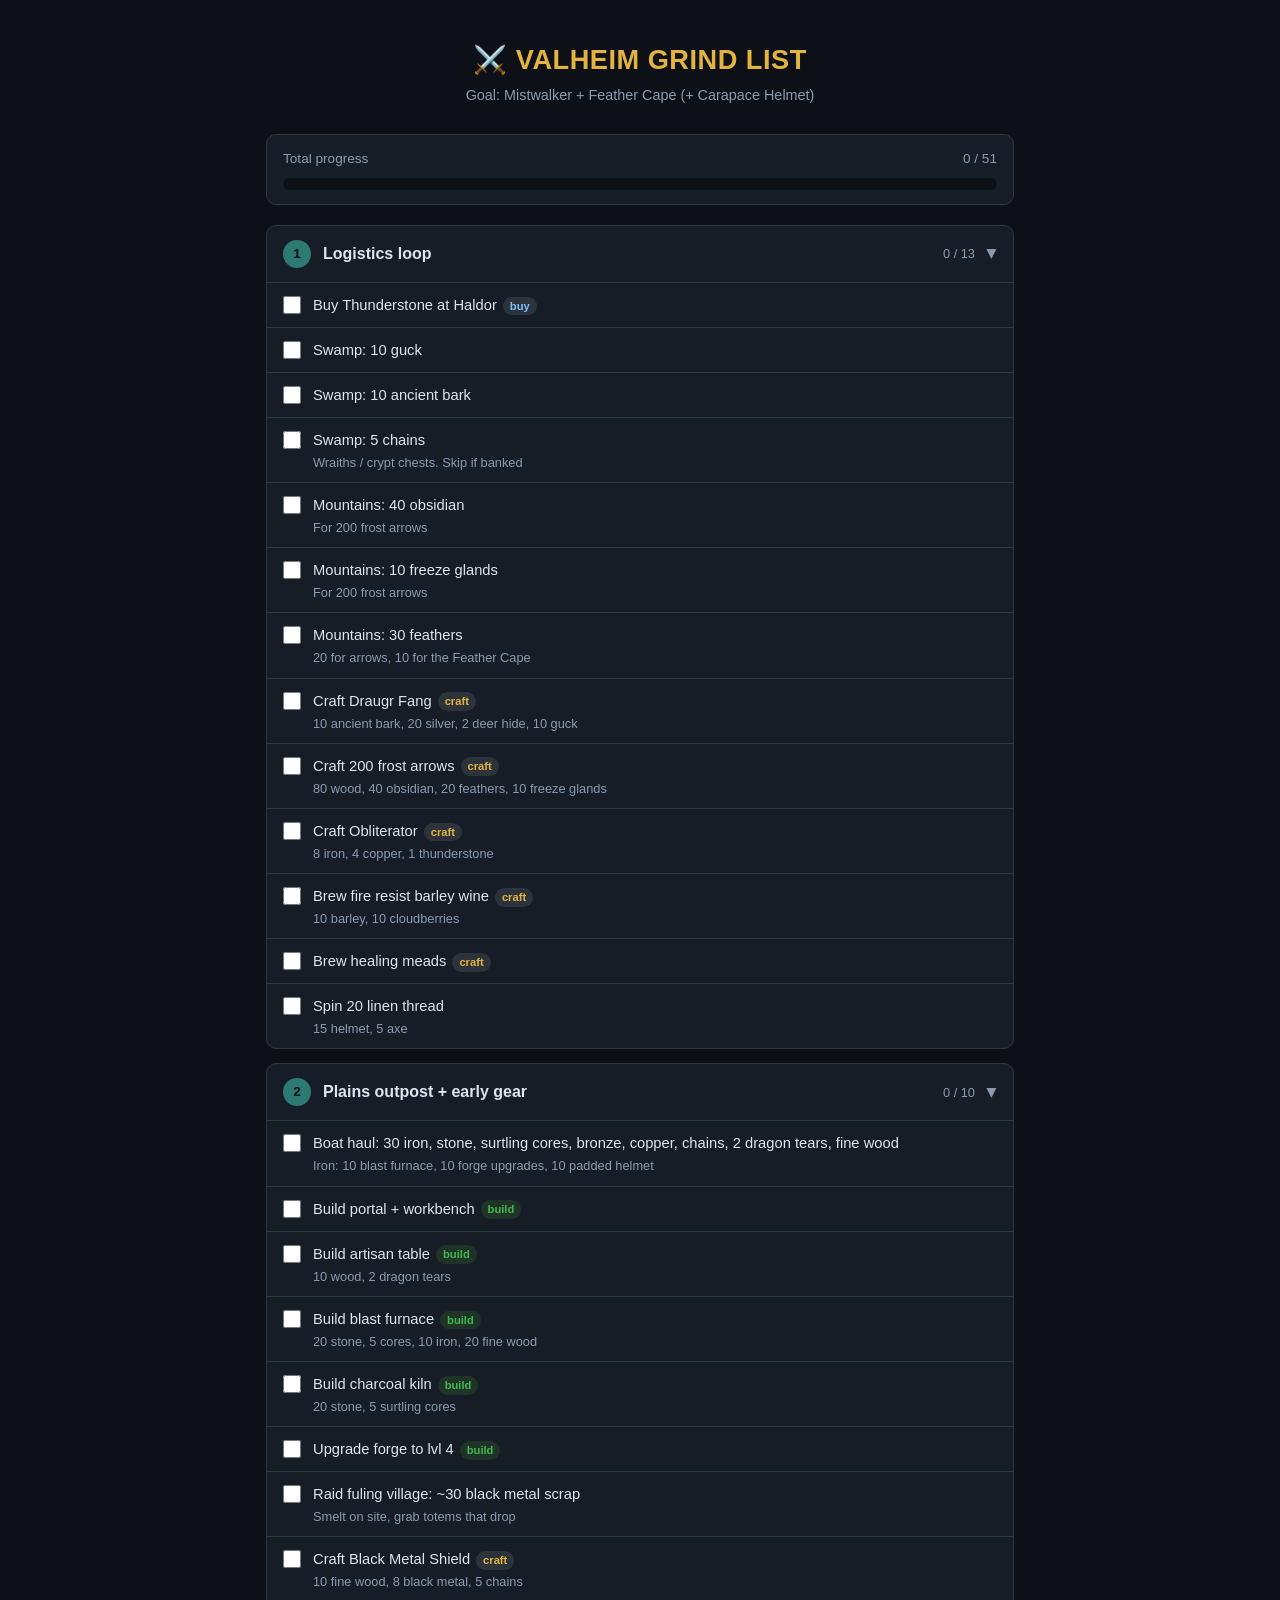
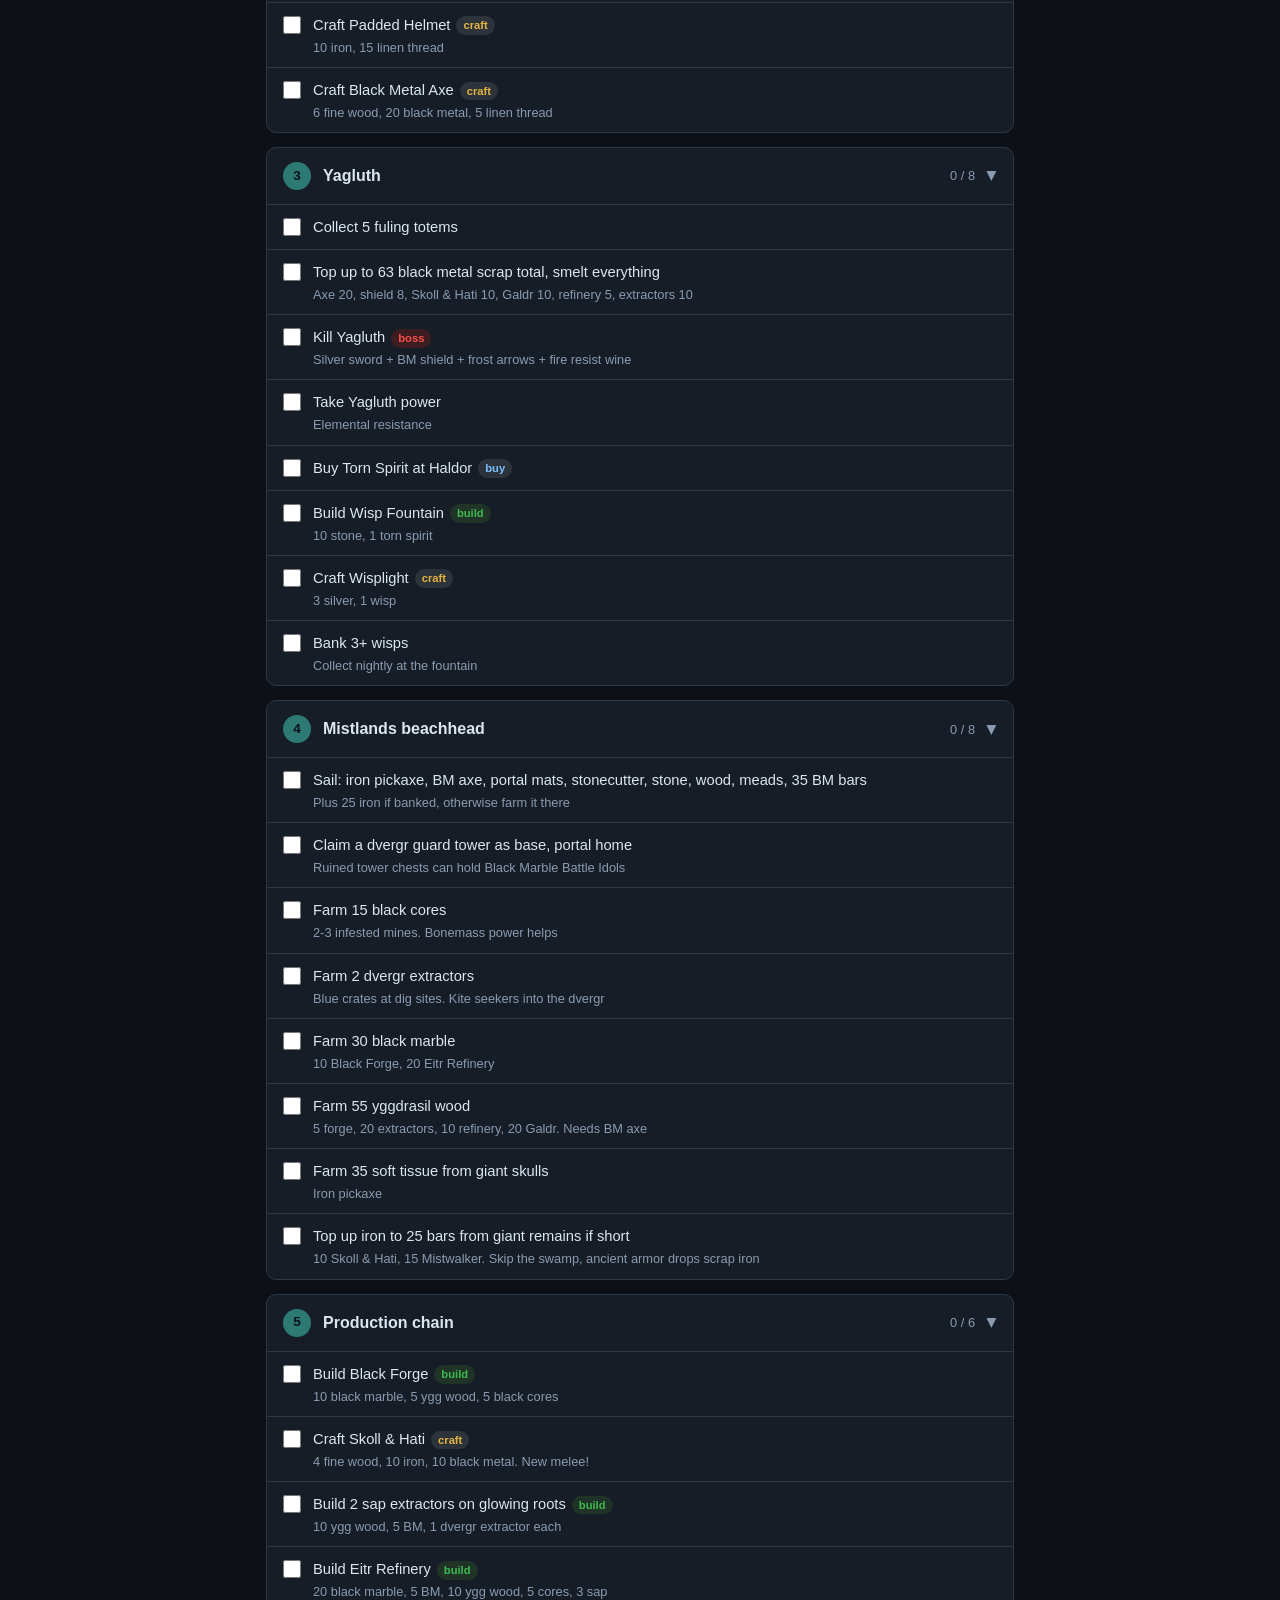
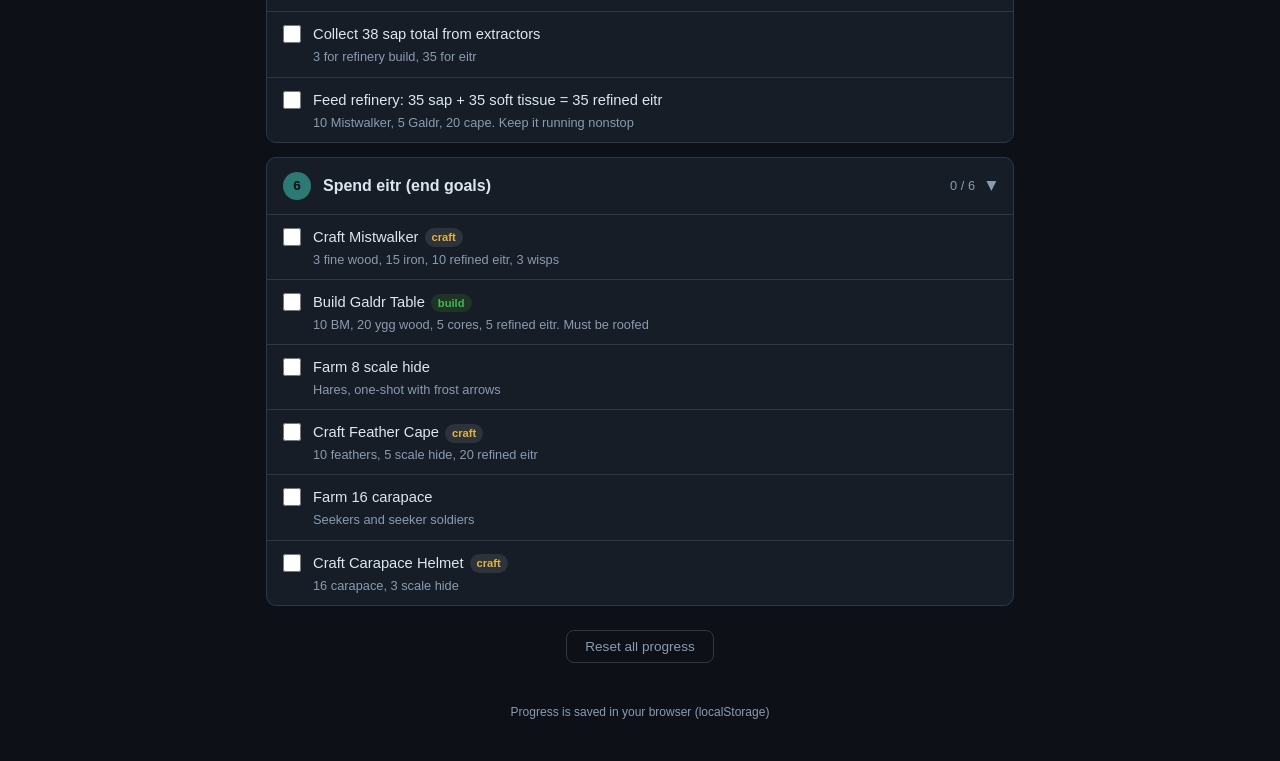
==== index.html @ 39290cd1 "Add Valheim grind tracker: Mistwalker + Feather Cape checklist Static single-page checklist site wit" ====
<!DOCTYPE html>
<html lang="en">
<head>
<meta charset="UTF-8">
<meta name="viewport" content="width=device-width, initial-scale=1.0">
<title>Valheim Grind List</title>
<meta name="description" content="Mistwalker + Feather Cape grind tracker">
<link rel="icon" href="data:image/svg+xml,<svg xmlns='http://www.w3.org/2000/svg' viewBox='0 0 100 100'><text y='.9em' font-size='90'>&#x2694;&#xFE0F;</text></svg>">
<style>
  :root {
    --bg: #0d1117;
    --bg-card: #161d27;
    --bg-item: #1c2531;
    --border: #2b3947;
    --text: #dce6f0;
    --text-dim: #8a9bb0;
    --accent: #4fd1c5;
    --accent-dim: #2c7a73;
    --gold: #e3b341;
    --done: #3fb950;
    --danger: #f85149;
  }
  * { margin: 0; padding: 0; box-sizing: border-box; }
  body {
    background: var(--bg);
    color: var(--text);
    font-family: -apple-system, BlinkMacSystemFont, "Segoe UI", Roboto, sans-serif;
    line-height: 1.5;
    padding: 16px;
    max-width: 780px;
    margin: 0 auto;
  }
  header { text-align: center; padding: 24px 0 8px; }
  h1 {
    font-size: 1.7rem;
    letter-spacing: 0.5px;
    color: var(--gold);
    text-transform: uppercase;
  }
  .subtitle { color: var(--text-dim); font-size: 0.9rem; margin-top: 4px; }

  .total-bar {
    margin: 20px 0;
    background: var(--bg-card);
    border: 1px solid var(--border);
    border-radius: 10px;
    padding: 14px 16px;
  }
  .total-bar .label {
    display: flex;
    justify-content: space-between;
    font-size: 0.85rem;
    color: var(--text-dim);
    margin-bottom: 8px;
  }
  .progress-track {
    background: var(--bg);
    border-radius: 6px;
    height: 12px;
    overflow: hidden;
  }
  .progress-fill {
    height: 100%;
    background: linear-gradient(90deg, var(--accent-dim), var(--accent));
    border-radius: 6px;
    width: 0%;
    transition: width 0.3s ease;
  }

  .step {
    background: var(--bg-card);
    border: 1px solid var(--border);
    border-radius: 10px;
    margin-bottom: 14px;
    overflow: hidden;
  }
  .step.done { border-color: var(--done); }
  .step-header {
    display: flex;
    align-items: center;
    gap: 12px;
    padding: 14px 16px;
    cursor: pointer;
    user-select: none;
  }
  .step-header:hover { background: var(--bg-item); }
  .step-num {
    background: var(--accent-dim);
    color: var(--bg);
    font-weight: 700;
    min-width: 28px;
    height: 28px;
    border-radius: 50%;
    display: flex;
    align-items: center;
    justify-content: center;
    font-size: 0.85rem;
    flex-shrink: 0;
  }
  .step.done .step-num { background: var(--done); }
  .step-title { font-weight: 600; flex: 1; }
  .step-count { color: var(--text-dim); font-size: 0.8rem; white-space: nowrap; }
  .chevron { color: var(--text-dim); transition: transform 0.2s; font-size: 0.8rem; }
  .step.open .chevron { transform: rotate(90deg); }
  .step-body { display: none; border-top: 1px solid var(--border); }
  .step.open .step-body { display: block; }

  .item {
    display: flex;
    align-items: flex-start;
    gap: 12px;
    padding: 10px 16px;
    border-bottom: 1px solid var(--border);
    cursor: pointer;
  }
  .item:last-child { border-bottom: none; }
  .item:hover { background: var(--bg-item); }
  .item input[type="checkbox"] {
    accent-color: var(--accent);
    width: 18px;
    height: 18px;
    margin-top: 3px;
    flex-shrink: 0;
    cursor: pointer;
  }
  .item.checked .item-text { text-decoration: line-through; color: var(--text-dim); }
  .item-text { font-size: 0.92rem; }
  .item-note { display: block; color: var(--text-dim); font-size: 0.8rem; margin-top: 1px; }
  .item.checked .item-note { text-decoration: line-through; }

  .tag {
    display: inline-block;
    font-size: 0.7rem;
    padding: 1px 7px;
    border-radius: 10px;
    margin-left: 6px;
    vertical-align: middle;
    font-weight: 600;
  }
  .tag.craft { background: #2d333b; color: var(--gold); }
  .tag.buy { background: #2d333b; color: #79c0ff; }
  .tag.boss { background: #3d1d1f; color: var(--danger); }
  .tag.build { background: #1f3327; color: var(--done); }

  .reset-row { text-align: center; margin: 24px 0 40px; }
  button.reset {
    background: none;
    border: 1px solid var(--border);
    color: var(--text-dim);
    padding: 8px 18px;
    border-radius: 8px;
    cursor: pointer;
    font-size: 0.85rem;
  }
  button.reset:hover { border-color: var(--danger); color: var(--danger); }

  footer { text-align: center; color: var(--text-dim); font-size: 0.75rem; padding-bottom: 24px; }
</style>
</head>
<body>
<header>
  <h1>&#x2694;&#xFE0F; Valheim Grind List</h1>
  <div class="subtitle">Goal: Mistwalker + Feather Cape (+ Carapace Helmet)</div>
</header>

<div class="total-bar">
  <div class="label"><span>Total progress</span><span id="totalCount">0 / 0</span></div>
  <div class="progress-track"><div class="progress-fill" id="totalFill"></div></div>
</div>

<div id="steps"></div>

<div class="reset-row">
  <button class="reset" id="resetBtn">Reset all progress</button>
</div>

<footer>Progress is saved in your browser (localStorage)</footer>

<script>
const DATA = [
  {
    title: "Logistics loop",
    items: [
      { t: "Buy Thunderstone at Haldor", tag: "buy" },
      { t: "Swamp: 10 guck" },
      { t: "Swamp: 10 ancient bark" },
      { t: "Swamp: 5 chains", n: "Wraiths / crypt chests. Skip if banked" },
      { t: "Mountains: 40 obsidian", n: "For 200 frost arrows" },
      { t: "Mountains: 10 freeze glands", n: "For 200 frost arrows" },
      { t: "Mountains: 30 feathers", n: "20 for arrows, 10 for the Feather Cape" },
      { t: "Craft Draugr Fang", n: "10 ancient bark, 20 silver, 2 deer hide, 10 guck", tag: "craft" },
      { t: "Craft 200 frost arrows", n: "80 wood, 40 obsidian, 20 feathers, 10 freeze glands", tag: "craft" },
      { t: "Craft Obliterator", n: "8 iron, 4 copper, 1 thunderstone", tag: "craft" },
      { t: "Brew fire resist barley wine", n: "10 barley, 10 cloudberries", tag: "craft" },
      { t: "Brew healing meads", tag: "craft" },
      { t: "Spin 20 linen thread", n: "15 helmet, 5 axe" }
    ]
  },
  {
    title: "Plains outpost + early gear",
    items: [
      { t: "Boat haul: 30 iron, stone, surtling cores, bronze, copper, chains, 2 dragon tears, fine wood", n: "Iron: 10 blast furnace, 10 forge upgrades, 10 padded helmet" },
      { t: "Build portal + workbench", tag: "build" },
      { t: "Build artisan table", n: "10 wood, 2 dragon tears", tag: "build" },
      { t: "Build blast furnace", n: "20 stone, 5 cores, 10 iron, 20 fine wood", tag: "build" },
      { t: "Build charcoal kiln", n: "20 stone, 5 surtling cores", tag: "build" },
      { t: "Upgrade forge to lvl 4", tag: "build" },
      { t: "Raid fuling village: ~30 black metal scrap", n: "Smelt on site, grab totems that drop" },
      { t: "Craft Black Metal Shield", n: "10 fine wood, 8 black metal, 5 chains", tag: "craft" },
      { t: "Craft Padded Helmet", n: "10 iron, 15 linen thread", tag: "craft" },
      { t: "Craft Black Metal Axe", n: "6 fine wood, 20 black metal, 5 linen thread", tag: "craft" }
    ]
  },
  {
    title: "Yagluth",
    items: [
      { t: "Collect 5 fuling totems" },
      { t: "Top up to 63 black metal scrap total, smelt everything", n: "Axe 20, shield 8, Skoll & Hati 10, Galdr 10, refinery 5, extractors 10" },
      { t: "Kill Yagluth", n: "Silver sword + BM shield + frost arrows + fire resist wine", tag: "boss" },
      { t: "Take Yagluth power", n: "Elemental resistance" },
      { t: "Buy Torn Spirit at Haldor", tag: "buy" },
      { t: "Build Wisp Fountain", n: "10 stone, 1 torn spirit", tag: "build" },
      { t: "Craft Wisplight", n: "3 silver, 1 wisp", tag: "craft" },
      { t: "Bank 3+ wisps", n: "Collect nightly at the fountain" }
    ]
  },
  {
    title: "Mistlands beachhead",
    items: [
      { t: "Sail: iron pickaxe, BM axe, portal mats, stonecutter, stone, wood, meads, 35 BM bars", n: "Plus 25 iron if banked, otherwise farm it there" },
      { t: "Claim a dvergr guard tower as base, portal home", n: "Ruined tower chests can hold Black Marble Battle Idols" },
      { t: "Farm 15 black cores", n: "2-3 infested mines. Bonemass power helps" },
      { t: "Farm 2 dvergr extractors", n: "Blue crates at dig sites. Kite seekers into the dvergr" },
      { t: "Farm 30 black marble", n: "10 Black Forge, 20 Eitr Refinery" },
      { t: "Farm 55 yggdrasil wood", n: "5 forge, 20 extractors, 10 refinery, 20 Galdr. Needs BM axe" },
      { t: "Farm 35 soft tissue from giant skulls", n: "Iron pickaxe" },
      { t: "Top up iron to 25 bars from giant remains if short", n: "10 Skoll & Hati, 15 Mistwalker. Skip the swamp, ancient armor drops scrap iron" }
    ]
  },
  {
    title: "Production chain",
    items: [
      { t: "Build Black Forge", n: "10 black marble, 5 ygg wood, 5 black cores", tag: "build" },
      { t: "Craft Skoll & Hati", n: "4 fine wood, 10 iron, 10 black metal. New melee!", tag: "craft" },
      { t: "Build 2 sap extractors on glowing roots", n: "10 ygg wood, 5 BM, 1 dvergr extractor each", tag: "build" },
      { t: "Build Eitr Refinery", n: "20 black marble, 5 BM, 10 ygg wood, 5 cores, 3 sap", tag: "build" },
      { t: "Collect 38 sap total from extractors", n: "3 for refinery build, 35 for eitr" },
      { t: "Feed refinery: 35 sap + 35 soft tissue = 35 refined eitr", n: "10 Mistwalker, 5 Galdr, 20 cape. Keep it running nonstop" }
    ]
  },
  {
    title: "Spend eitr (end goals)",
    items: [
      { t: "Craft Mistwalker", n: "3 fine wood, 15 iron, 10 refined eitr, 3 wisps", tag: "craft" },
      { t: "Build Galdr Table", n: "10 BM, 20 ygg wood, 5 cores, 5 refined eitr. Must be roofed", tag: "build" },
      { t: "Farm 8 scale hide", n: "Hares, one-shot with frost arrows" },
      { t: "Craft Feather Cape", n: "10 feathers, 5 scale hide, 20 refined eitr", tag: "craft" },
      { t: "Farm 16 carapace", n: "Seekers and seeker soldiers" },
      { t: "Craft Carapace Helmet", n: "16 carapace, 3 scale hide", tag: "craft" }
    ]
  }
];

const KEY = "valheim-grind-v1";
let state = {};
try { state = JSON.parse(localStorage.getItem(KEY)) || {}; } catch (e) { state = {}; }

function save() {
  try { localStorage.setItem(KEY, JSON.stringify(state)); } catch (e) {}
}

const stepsEl = document.getElementById("steps");

function render() {
  stepsEl.innerHTML = "";
  let total = 0, totalDone = 0;

  DATA.forEach((step, si) => {
    const doneCount = step.items.filter((_, ii) => state[si + "-" + ii]).length;
    total += step.items.length;
    totalDone += doneCount;
    const allDone = doneCount === step.items.length;

    const stepDiv = document.createElement("div");
    stepDiv.className = "step" + (allDone ? " done" : "");
    if (state["open-" + si] !== false && !allDone) stepDiv.classList.add("open");
    if (state["open-" + si] === true) stepDiv.classList.add("open");

    const header = document.createElement("div");
    header.className = "step-header";
    header.innerHTML =
      '<div class="step-num">' + (allDone ? "&#10003;" : (si + 1)) + "</div>" +
      '<div class="step-title">' + step.title + "</div>" +
      '<div class="step-count">' + doneCount + " / " + step.items.length + "</div>" +
      '<div class="chevron">&#9654;</div>';
    header.onclick = () => {
      const isOpen = stepDiv.classList.contains("open");
      state["open-" + si] = !isOpen;
      save();
      render();
    };
    stepDiv.appendChild(header);

    const body = document.createElement("div");
    body.className = "step-body";

    step.items.forEach((item, ii) => {
      const key = si + "-" + ii;
      const checked = !!state[key];
      const row = document.createElement("label");
      row.className = "item" + (checked ? " checked" : "");

      const cb = document.createElement("input");
      cb.type = "checkbox";
      cb.checked = checked;
      cb.onchange = () => {
        state[key] = cb.checked;
        save();
        render();
      };
      row.appendChild(cb);

      const txt = document.createElement("div");
      let html = '<span class="item-text">' + item.t;
      if (item.tag) html += '<span class="tag ' + item.tag + '">' + item.tag + "</span>";
      html += "</span>";
      if (item.n) html += '<span class="item-note">' + item.n + "</span>";
      txt.innerHTML = html;
      row.appendChild(txt);

      body.appendChild(row);
    });

    stepDiv.appendChild(body);
    stepsEl.appendChild(stepDiv);
  });

  document.getElementById("totalCount").textContent = totalDone + " / " + total;
  document.getElementById("totalFill").style.width = (total ? (totalDone / total) * 100 : 0) + "%";
}

document.getElementById("resetBtn").onclick = () => {
  if (confirm("Reset all progress?")) {
    state = {};
    save();
    render();
  }
};

render();
</script>
</body>
</html>
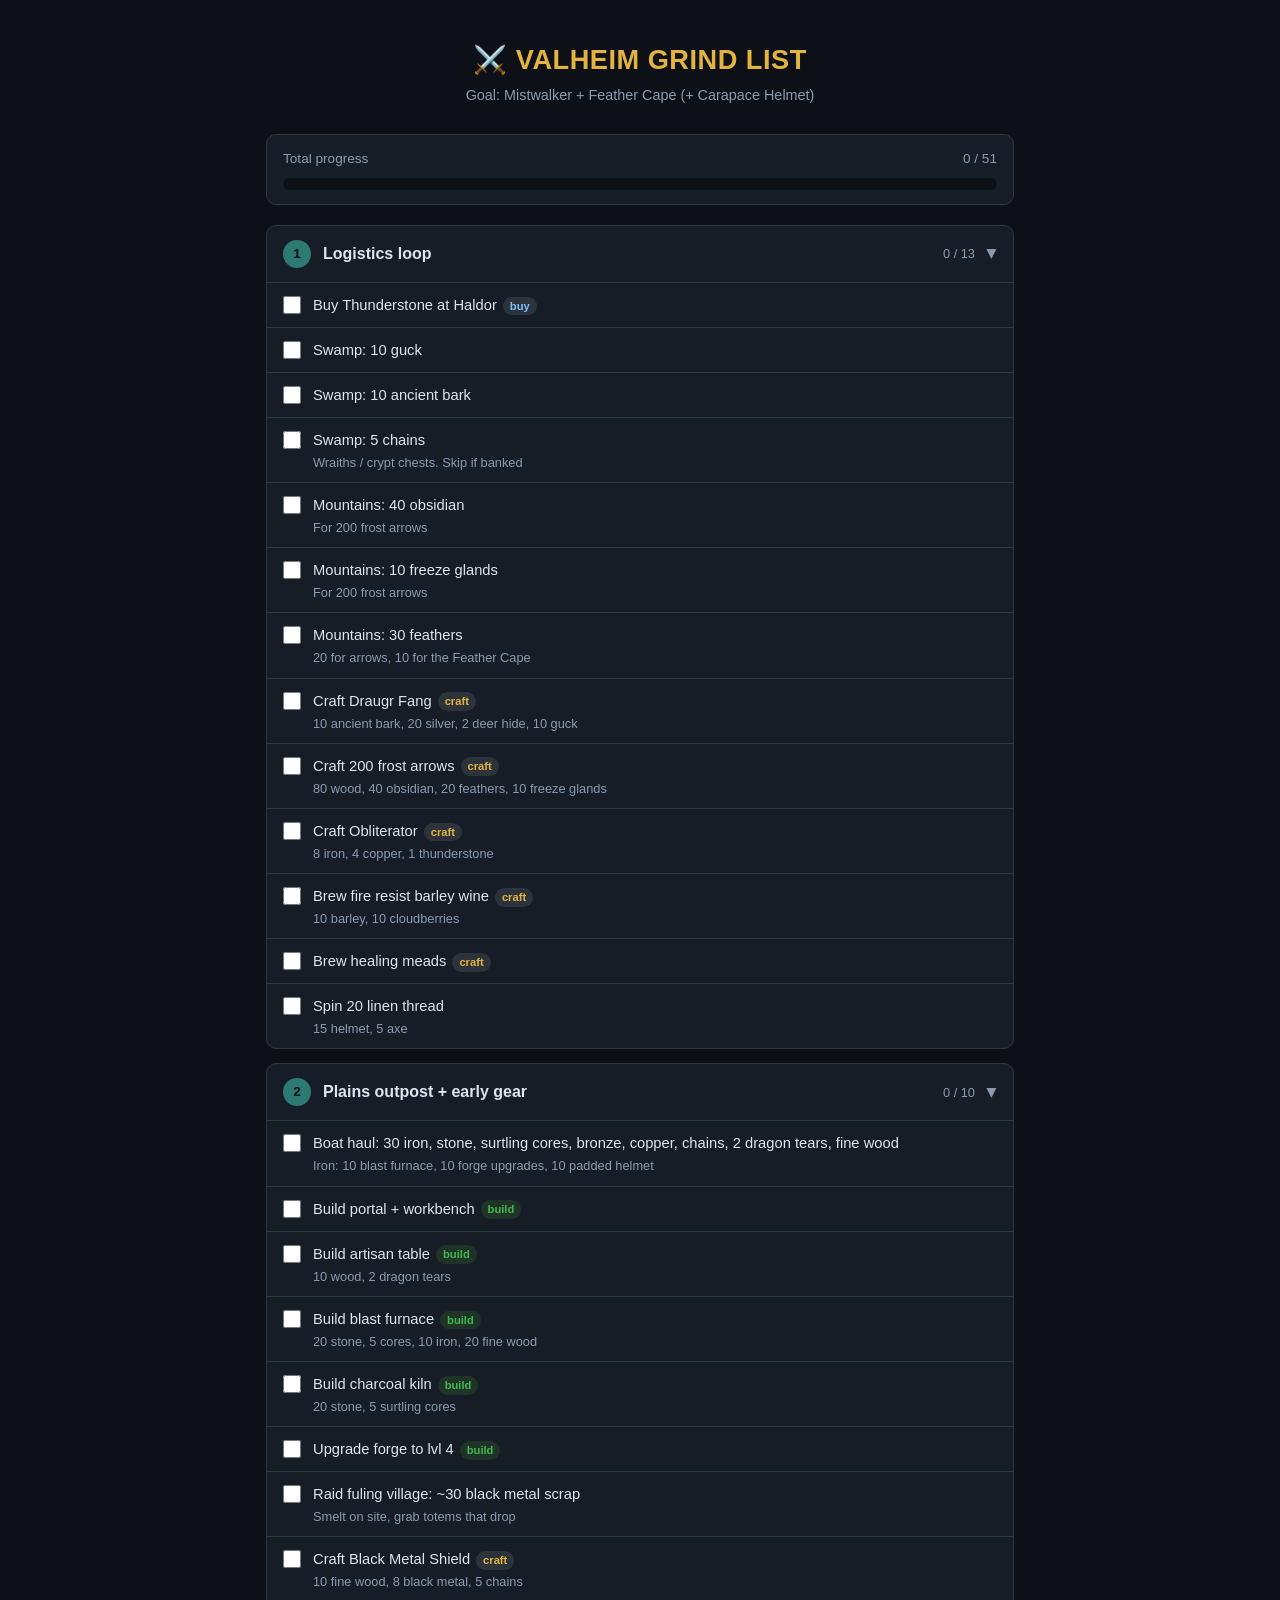
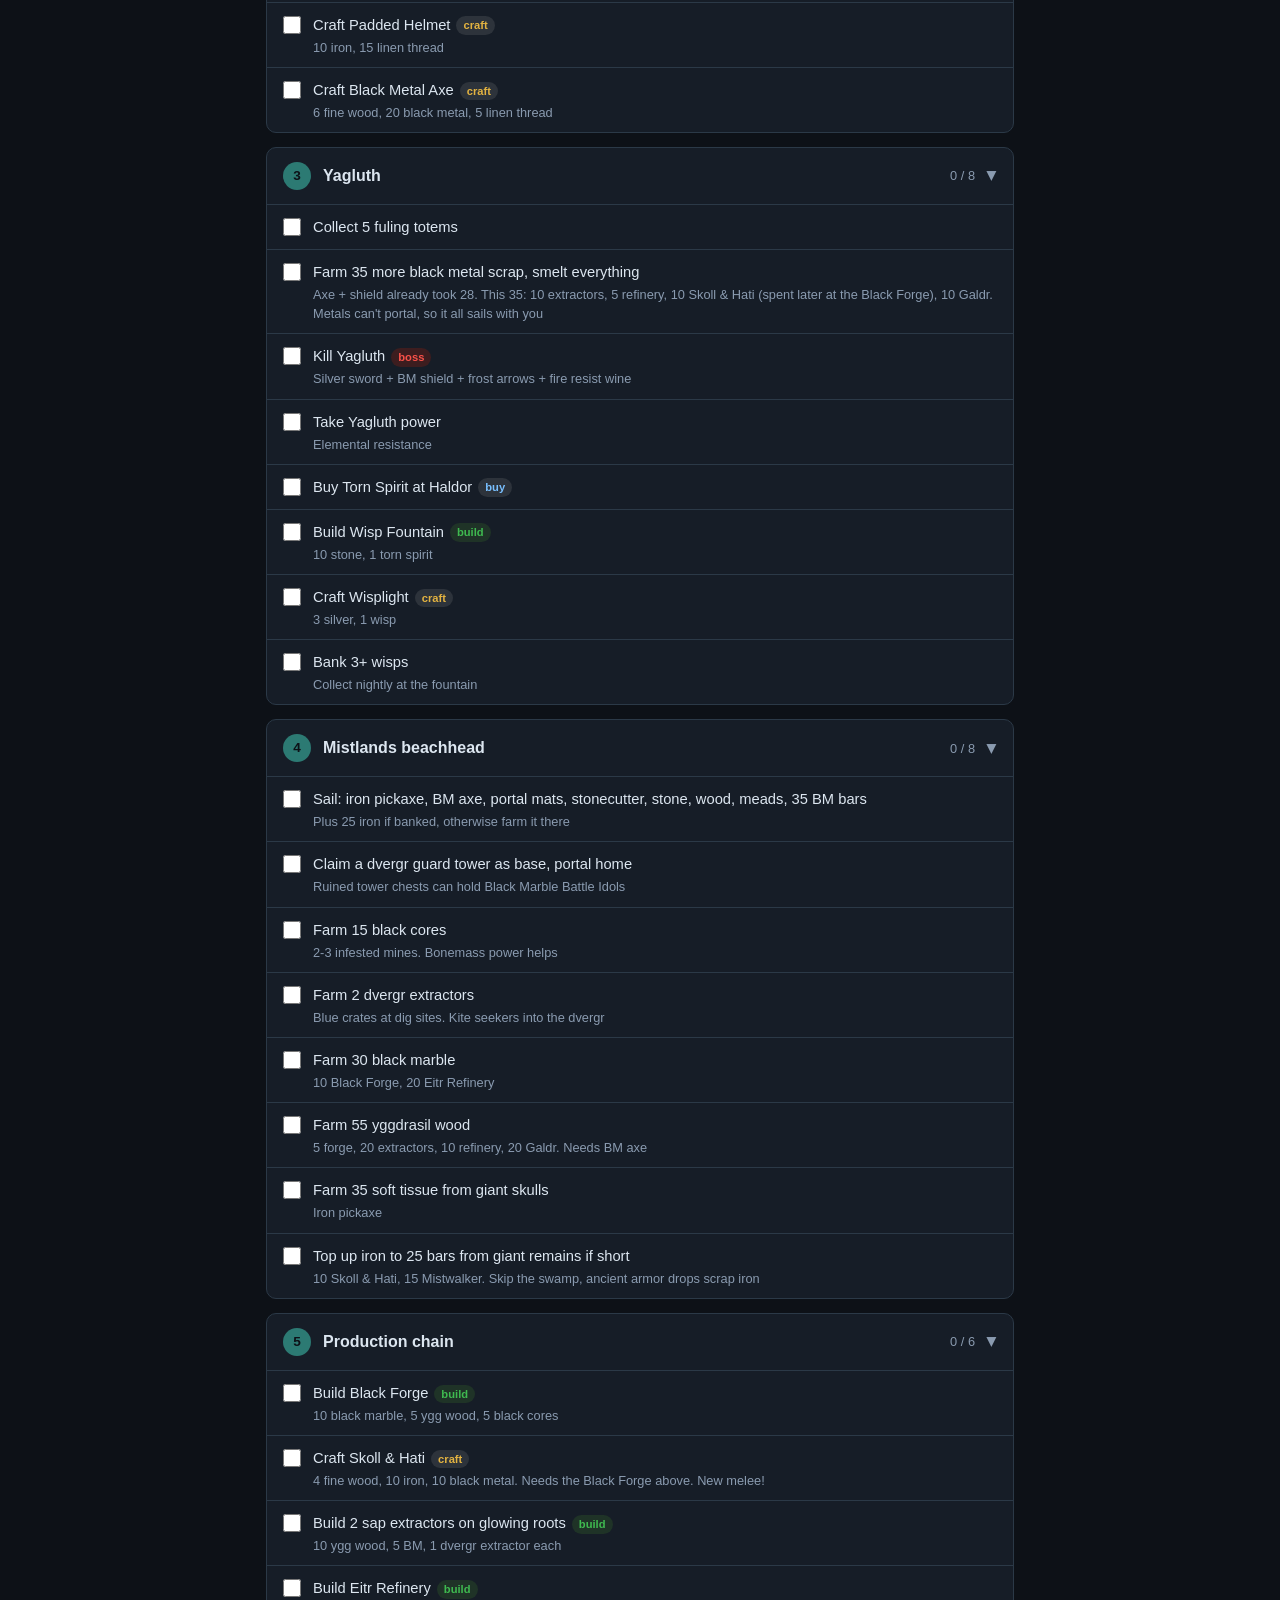
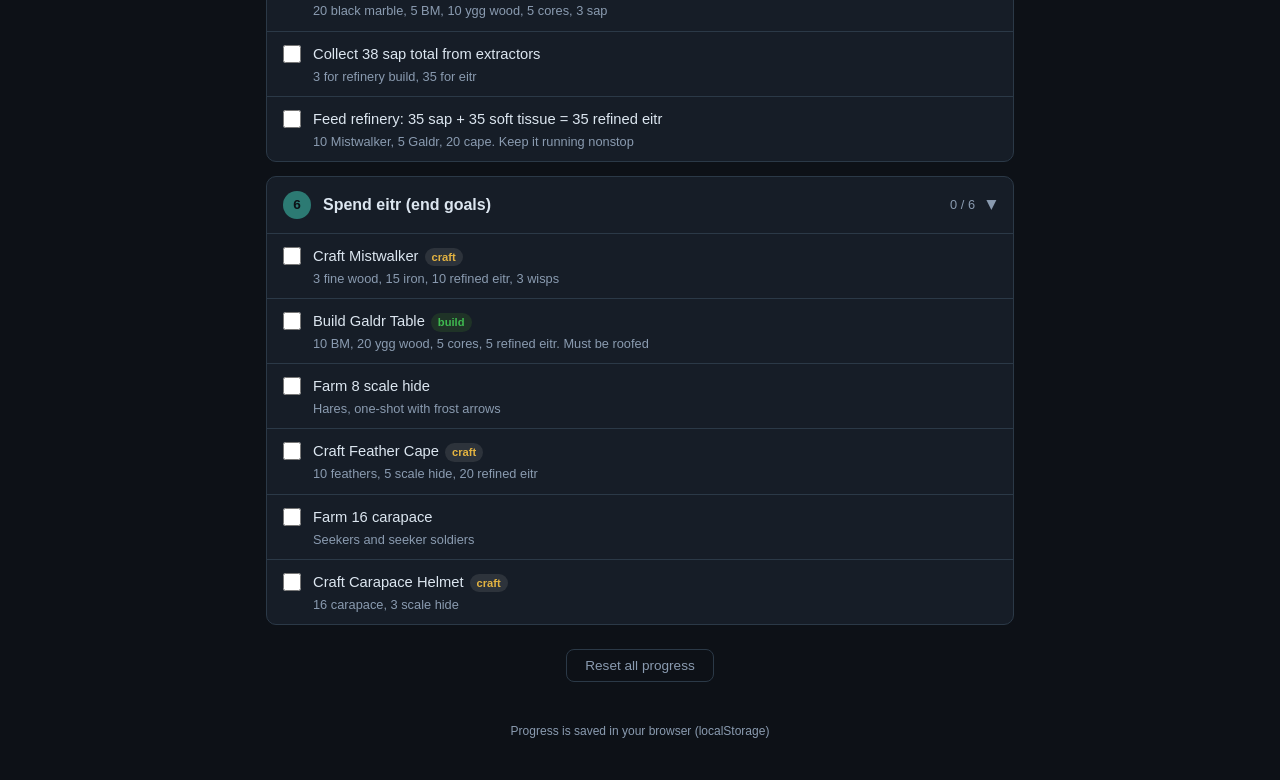
==== commit 3425d2c1: "Fix black metal double-count in Yagluth phase Phase 3 said "top up to 63 black metal scrap total" an" ====
--- a/index.html
+++ b/index.html
@@ -215,7 +215,7 @@
     title: "Yagluth",
     items: [
       { t: "Collect 5 fuling totems" },
-      { t: "Top up to 63 black metal scrap total, smelt everything", n: "Axe 20, shield 8, Skoll & Hati 10, Galdr 10, refinery 5, extractors 10" },
+      { t: "Farm 35 more black metal scrap, smelt everything", n: "Axe + shield already took 28. This 35: 10 extractors, 5 refinery, 10 Skoll & Hati (spent later at the Black Forge), 10 Galdr. Metals can't portal, so it all sails with you" },
       { t: "Kill Yagluth", n: "Silver sword + BM shield + frost arrows + fire resist wine", tag: "boss" },
       { t: "Take Yagluth power", n: "Elemental resistance" },
       { t: "Buy Torn Spirit at Haldor", tag: "buy" },
@@ -241,7 +241,7 @@
     title: "Production chain",
     items: [
       { t: "Build Black Forge", n: "10 black marble, 5 ygg wood, 5 black cores", tag: "build" },
-      { t: "Craft Skoll & Hati", n: "4 fine wood, 10 iron, 10 black metal. New melee!", tag: "craft" },
+      { t: "Craft Skoll & Hati", n: "4 fine wood, 10 iron, 10 black metal. Needs the Black Forge above. New melee!", tag: "craft" },
       { t: "Build 2 sap extractors on glowing roots", n: "10 ygg wood, 5 BM, 1 dvergr extractor each", tag: "build" },
       { t: "Build Eitr Refinery", n: "20 black marble, 5 BM, 10 ygg wood, 5 cores, 3 sap", tag: "build" },
       { t: "Collect 38 sap total from extractors", n: "3 for refinery build, 35 for eitr" },
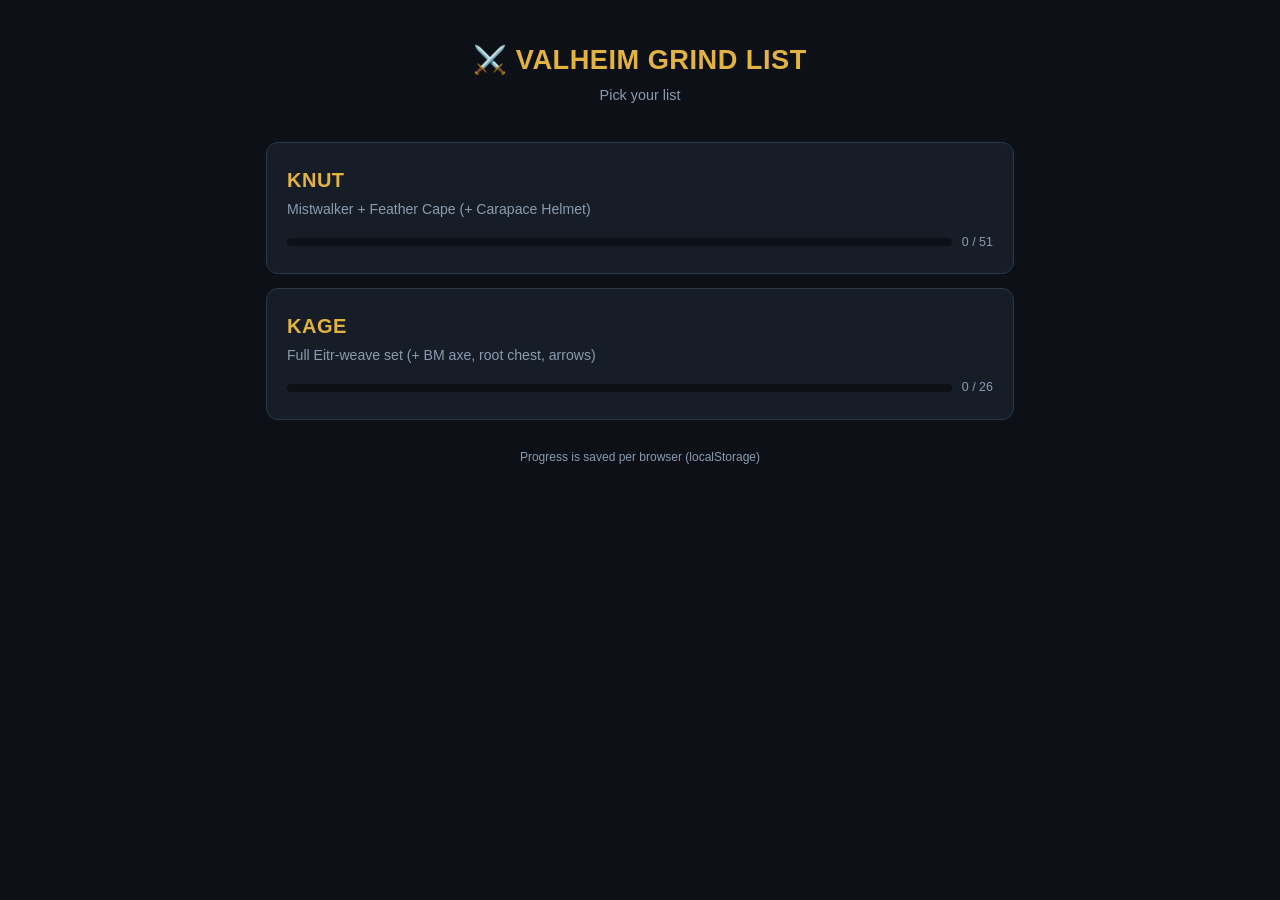
==== commit abaeb721: "Add Kage's Eitr-weave list and split into /knut and /kage pages Restructures the single index.html i" ====
--- a/index.html
+++ b/index.html
@@ -4,350 +4,59 @@
 <meta charset="UTF-8">
 <meta name="viewport" content="width=device-width, initial-scale=1.0">
 <title>Valheim Grind List</title>
-<meta name="description" content="Mistwalker + Feather Cape grind tracker">
+<meta name="description" content="Valheim grind trackers for Knut and Kage">
 <link rel="icon" href="data:image/svg+xml,<svg xmlns='http://www.w3.org/2000/svg' viewBox='0 0 100 100'><text y='.9em' font-size='90'>&#x2694;&#xFE0F;</text></svg>">
-<style>
-  :root {
-    --bg: #0d1117;
-    --bg-card: #161d27;
-    --bg-item: #1c2531;
-    --border: #2b3947;
-    --text: #dce6f0;
-    --text-dim: #8a9bb0;
-    --accent: #4fd1c5;
-    --accent-dim: #2c7a73;
-    --gold: #e3b341;
-    --done: #3fb950;
-    --danger: #f85149;
-  }
-  * { margin: 0; padding: 0; box-sizing: border-box; }
-  body {
-    background: var(--bg);
-    color: var(--text);
-    font-family: -apple-system, BlinkMacSystemFont, "Segoe UI", Roboto, sans-serif;
-    line-height: 1.5;
-    padding: 16px;
-    max-width: 780px;
-    margin: 0 auto;
-  }
-  header { text-align: center; padding: 24px 0 8px; }
-  h1 {
-    font-size: 1.7rem;
-    letter-spacing: 0.5px;
-    color: var(--gold);
-    text-transform: uppercase;
-  }
-  .subtitle { color: var(--text-dim); font-size: 0.9rem; margin-top: 4px; }
-
-  .total-bar {
-    margin: 20px 0;
-    background: var(--bg-card);
-    border: 1px solid var(--border);
-    border-radius: 10px;
-    padding: 14px 16px;
-  }
-  .total-bar .label {
-    display: flex;
-    justify-content: space-between;
-    font-size: 0.85rem;
-    color: var(--text-dim);
-    margin-bottom: 8px;
-  }
-  .progress-track {
-    background: var(--bg);
-    border-radius: 6px;
-    height: 12px;
-    overflow: hidden;
-  }
-  .progress-fill {
-    height: 100%;
-    background: linear-gradient(90deg, var(--accent-dim), var(--accent));
-    border-radius: 6px;
-    width: 0%;
-    transition: width 0.3s ease;
-  }
-
-  .step {
-    background: var(--bg-card);
-    border: 1px solid var(--border);
-    border-radius: 10px;
-    margin-bottom: 14px;
-    overflow: hidden;
-  }
-  .step.done { border-color: var(--done); }
-  .step-header {
-    display: flex;
-    align-items: center;
-    gap: 12px;
-    padding: 14px 16px;
-    cursor: pointer;
-    user-select: none;
-  }
-  .step-header:hover { background: var(--bg-item); }
-  .step-num {
-    background: var(--accent-dim);
-    color: var(--bg);
-    font-weight: 700;
-    min-width: 28px;
-    height: 28px;
-    border-radius: 50%;
-    display: flex;
-    align-items: center;
-    justify-content: center;
-    font-size: 0.85rem;
-    flex-shrink: 0;
-  }
-  .step.done .step-num { background: var(--done); }
-  .step-title { font-weight: 600; flex: 1; }
-  .step-count { color: var(--text-dim); font-size: 0.8rem; white-space: nowrap; }
-  .chevron { color: var(--text-dim); transition: transform 0.2s; font-size: 0.8rem; }
-  .step.open .chevron { transform: rotate(90deg); }
-  .step-body { display: none; border-top: 1px solid var(--border); }
-  .step.open .step-body { display: block; }
-
-  .item {
-    display: flex;
-    align-items: flex-start;
-    gap: 12px;
-    padding: 10px 16px;
-    border-bottom: 1px solid var(--border);
-    cursor: pointer;
-  }
-  .item:last-child { border-bottom: none; }
-  .item:hover { background: var(--bg-item); }
-  .item input[type="checkbox"] {
-    accent-color: var(--accent);
-    width: 18px;
-    height: 18px;
-    margin-top: 3px;
-    flex-shrink: 0;
-    cursor: pointer;
-  }
-  .item.checked .item-text { text-decoration: line-through; color: var(--text-dim); }
-  .item-text { font-size: 0.92rem; }
-  .item-note { display: block; color: var(--text-dim); font-size: 0.8rem; margin-top: 1px; }
-  .item.checked .item-note { text-decoration: line-through; }
-
-  .tag {
-    display: inline-block;
-    font-size: 0.7rem;
-    padding: 1px 7px;
-    border-radius: 10px;
-    margin-left: 6px;
-    vertical-align: middle;
-    font-weight: 600;
-  }
-  .tag.craft { background: #2d333b; color: var(--gold); }
-  .tag.buy { background: #2d333b; color: #79c0ff; }
-  .tag.boss { background: #3d1d1f; color: var(--danger); }
-  .tag.build { background: #1f3327; color: var(--done); }
-
-  .reset-row { text-align: center; margin: 24px 0 40px; }
-  button.reset {
-    background: none;
-    border: 1px solid var(--border);
-    color: var(--text-dim);
-    padding: 8px 18px;
-    border-radius: 8px;
-    cursor: pointer;
-    font-size: 0.85rem;
-  }
-  button.reset:hover { border-color: var(--danger); color: var(--danger); }
-
-  footer { text-align: center; color: var(--text-dim); font-size: 0.75rem; padding-bottom: 24px; }
-</style>
+<link rel="stylesheet" href="/assets/app.css">
 </head>
 <body>
 <header>
   <h1>&#x2694;&#xFE0F; Valheim Grind List</h1>
-  <div class="subtitle">Goal: Mistwalker + Feather Cape (+ Carapace Helmet)</div>
+  <div class="subtitle">Pick your list</div>
 </header>
 
-<div class="total-bar">
-  <div class="label"><span>Total progress</span><span id="totalCount">0 / 0</span></div>
-  <div class="progress-track"><div class="progress-fill" id="totalFill"></div></div>
+<div class="pick">
+  <a href="/knut">
+    <div class="who">Knut</div>
+    <div class="goal">Mistwalker + Feather Cape (+ Carapace Helmet)</div>
+    <div class="mini">
+      <div class="progress-track"><div class="progress-fill" id="knutFill"></div></div>
+      <span class="pct" id="knutPct">0 / 0</span>
+    </div>
+  </a>
+  <a href="/kage">
+    <div class="who">Kage</div>
+    <div class="goal">Full Eitr-weave set (+ BM axe, root chest, arrows)</div>
+    <div class="mini">
+      <div class="progress-track"><div class="progress-fill" id="kageFill"></div></div>
+      <span class="pct" id="kagePct">0 / 0</span>
+    </div>
+  </a>
 </div>
 
-<div id="steps"></div>
+<footer>Progress is saved per browser (localStorage)</footer>
 
-<div class="reset-row">
-  <button class="reset" id="resetBtn">Reset all progress</button>
-</div>
-
-<footer>Progress is saved in your browser (localStorage)</footer>
-
+<script src="/assets/data-knut.js"></script>
+<script>window.KNUT_DATA = window.GRIND_DATA;</script>
+<script src="/assets/data-kage.js"></script>
+<script>window.KAGE_DATA = window.GRIND_DATA;</script>
 <script>
-const DATA = [
-  {
-    title: "Logistics loop",
-    items: [
-      { t: "Buy Thunderstone at Haldor", tag: "buy" },
-      { t: "Swamp: 10 guck" },
-      { t: "Swamp: 10 ancient bark" },
-      { t: "Swamp: 5 chains", n: "Wraiths / crypt chests. Skip if banked" },
-      { t: "Mountains: 40 obsidian", n: "For 200 frost arrows" },
-      { t: "Mountains: 10 freeze glands", n: "For 200 frost arrows" },
-      { t: "Mountains: 30 feathers", n: "20 for arrows, 10 for the Feather Cape" },
-      { t: "Craft Draugr Fang", n: "10 ancient bark, 20 silver, 2 deer hide, 10 guck", tag: "craft" },
-      { t: "Craft 200 frost arrows", n: "80 wood, 40 obsidian, 20 feathers, 10 freeze glands", tag: "craft" },
-      { t: "Craft Obliterator", n: "8 iron, 4 copper, 1 thunderstone", tag: "craft" },
-      { t: "Brew fire resist barley wine", n: "10 barley, 10 cloudberries", tag: "craft" },
-      { t: "Brew healing meads", tag: "craft" },
-      { t: "Spin 20 linen thread", n: "15 helmet, 5 axe" }
-    ]
-  },
-  {
-    title: "Plains outpost + early gear",
-    items: [
-      { t: "Boat haul: 30 iron, stone, surtling cores, bronze, copper, chains, 2 dragon tears, fine wood", n: "Iron: 10 blast furnace, 10 forge upgrades, 10 padded helmet" },
-      { t: "Build portal + workbench", tag: "build" },
-      { t: "Build artisan table", n: "10 wood, 2 dragon tears", tag: "build" },
-      { t: "Build blast furnace", n: "20 stone, 5 cores, 10 iron, 20 fine wood", tag: "build" },
-      { t: "Build charcoal kiln", n: "20 stone, 5 surtling cores", tag: "build" },
-      { t: "Upgrade forge to lvl 4", tag: "build" },
-      { t: "Raid fuling village: ~30 black metal scrap", n: "Smelt on site, grab totems that drop" },
-      { t: "Craft Black Metal Shield", n: "10 fine wood, 8 black metal, 5 chains", tag: "craft" },
-      { t: "Craft Padded Helmet", n: "10 iron, 15 linen thread", tag: "craft" },
-      { t: "Craft Black Metal Axe", n: "6 fine wood, 20 black metal, 5 linen thread", tag: "craft" }
-    ]
-  },
-  {
-    title: "Yagluth",
-    items: [
-      { t: "Collect 5 fuling totems" },
-      { t: "Farm 35 more black metal scrap, smelt everything", n: "Axe + shield already took 28. This 35: 10 extractors, 5 refinery, 10 Skoll & Hati (spent later at the Black Forge), 10 Galdr. Metals can't portal, so it all sails with you" },
-      { t: "Kill Yagluth", n: "Silver sword + BM shield + frost arrows + fire resist wine", tag: "boss" },
-      { t: "Take Yagluth power", n: "Elemental resistance" },
-      { t: "Buy Torn Spirit at Haldor", tag: "buy" },
-      { t: "Build Wisp Fountain", n: "10 stone, 1 torn spirit", tag: "build" },
-      { t: "Craft Wisplight", n: "3 silver, 1 wisp", tag: "craft" },
-      { t: "Bank 3+ wisps", n: "Collect nightly at the fountain" }
-    ]
-  },
-  {
-    title: "Mistlands beachhead",
-    items: [
-      { t: "Sail: iron pickaxe, BM axe, portal mats, stonecutter, stone, wood, meads, 35 BM bars", n: "Plus 25 iron if banked, otherwise farm it there" },
-      { t: "Claim a dvergr guard tower as base, portal home", n: "Ruined tower chests can hold Black Marble Battle Idols" },
-      { t: "Farm 15 black cores", n: "2-3 infested mines. Bonemass power helps" },
-      { t: "Farm 2 dvergr extractors", n: "Blue crates at dig sites. Kite seekers into the dvergr" },
-      { t: "Farm 30 black marble", n: "10 Black Forge, 20 Eitr Refinery" },
-      { t: "Farm 55 yggdrasil wood", n: "5 forge, 20 extractors, 10 refinery, 20 Galdr. Needs BM axe" },
-      { t: "Farm 35 soft tissue from giant skulls", n: "Iron pickaxe" },
-      { t: "Top up iron to 25 bars from giant remains if short", n: "10 Skoll & Hati, 15 Mistwalker. Skip the swamp, ancient armor drops scrap iron" }
-    ]
-  },
-  {
-    title: "Production chain",
-    items: [
-      { t: "Build Black Forge", n: "10 black marble, 5 ygg wood, 5 black cores", tag: "build" },
-      { t: "Craft Skoll & Hati", n: "4 fine wood, 10 iron, 10 black metal. Needs the Black Forge above. New melee!", tag: "craft" },
-      { t: "Build 2 sap extractors on glowing roots", n: "10 ygg wood, 5 BM, 1 dvergr extractor each", tag: "build" },
-      { t: "Build Eitr Refinery", n: "20 black marble, 5 BM, 10 ygg wood, 5 cores, 3 sap", tag: "build" },
-      { t: "Collect 38 sap total from extractors", n: "3 for refinery build, 35 for eitr" },
-      { t: "Feed refinery: 35 sap + 35 soft tissue = 35 refined eitr", n: "10 Mistwalker, 5 Galdr, 20 cape. Keep it running nonstop" }
-    ]
-  },
-  {
-    title: "Spend eitr (end goals)",
-    items: [
-      { t: "Craft Mistwalker", n: "3 fine wood, 15 iron, 10 refined eitr, 3 wisps", tag: "craft" },
-      { t: "Build Galdr Table", n: "10 BM, 20 ygg wood, 5 cores, 5 refined eitr. Must be roofed", tag: "build" },
-      { t: "Farm 8 scale hide", n: "Hares, one-shot with frost arrows" },
-      { t: "Craft Feather Cape", n: "10 feathers, 5 scale hide, 20 refined eitr", tag: "craft" },
-      { t: "Farm 16 carapace", n: "Seekers and seeker soldiers" },
-      { t: "Craft Carapace Helmet", n: "16 carapace, 3 scale hide", tag: "craft" }
-    ]
+(function () {
+  function summarise(data, key, fillId, pctId) {
+    let state = {};
+    try { state = JSON.parse(localStorage.getItem(key)) || {}; } catch (e) { state = {}; }
+    let total = 0, done = 0;
+    data.forEach((step, si) => {
+      step.items.forEach((_, ii) => {
+        total++;
+        if (state[si + "-" + ii]) done++;
+      });
+    });
+    document.getElementById(pctId).textContent = done + " / " + total;
+    document.getElementById(fillId).style.width = (total ? (done / total) * 100 : 0) + "%";
   }
-];
-
-const KEY = "valheim-grind-v1";
-let state = {};
-try { state = JSON.parse(localStorage.getItem(KEY)) || {}; } catch (e) { state = {}; }
-
-function save() {
-  try { localStorage.setItem(KEY, JSON.stringify(state)); } catch (e) {}
-}
-
-const stepsEl = document.getElementById("steps");
-
-function render() {
-  stepsEl.innerHTML = "";
-  let total = 0, totalDone = 0;
-
-  DATA.forEach((step, si) => {
-    const doneCount = step.items.filter((_, ii) => state[si + "-" + ii]).length;
-    total += step.items.length;
-    totalDone += doneCount;
-    const allDone = doneCount === step.items.length;
-
-    const stepDiv = document.createElement("div");
-    stepDiv.className = "step" + (allDone ? " done" : "");
-    if (state["open-" + si] !== false && !allDone) stepDiv.classList.add("open");
-    if (state["open-" + si] === true) stepDiv.classList.add("open");
-
-    const header = document.createElement("div");
-    header.className = "step-header";
-    header.innerHTML =
-      '<div class="step-num">' + (allDone ? "&#10003;" : (si + 1)) + "</div>" +
-      '<div class="step-title">' + step.title + "</div>" +
-      '<div class="step-count">' + doneCount + " / " + step.items.length + "</div>" +
-      '<div class="chevron">&#9654;</div>';
-    header.onclick = () => {
-      const isOpen = stepDiv.classList.contains("open");
-      state["open-" + si] = !isOpen;
-      save();
-      render();
-    };
-    stepDiv.appendChild(header);
-
-    const body = document.createElement("div");
-    body.className = "step-body";
-
-    step.items.forEach((item, ii) => {
-      const key = si + "-" + ii;
-      const checked = !!state[key];
-      const row = document.createElement("label");
-      row.className = "item" + (checked ? " checked" : "");
-
-      const cb = document.createElement("input");
-      cb.type = "checkbox";
-      cb.checked = checked;
-      cb.onchange = () => {
-        state[key] = cb.checked;
-        save();
-        render();
-      };
-      row.appendChild(cb);
-
-      const txt = document.createElement("div");
-      let html = '<span class="item-text">' + item.t;
-      if (item.tag) html += '<span class="tag ' + item.tag + '">' + item.tag + "</span>";
-      html += "</span>";
-      if (item.n) html += '<span class="item-note">' + item.n + "</span>";
-      txt.innerHTML = html;
-      row.appendChild(txt);
-
-      body.appendChild(row);
-    });
-
-    stepDiv.appendChild(body);
-    stepsEl.appendChild(stepDiv);
-  });
-
-  document.getElementById("totalCount").textContent = totalDone + " / " + total;
-  document.getElementById("totalFill").style.width = (total ? (totalDone / total) * 100 : 0) + "%";
-}
-
-document.getElementById("resetBtn").onclick = () => {
-  if (confirm("Reset all progress?")) {
-    state = {};
-    save();
-    render();
-  }
-};
-
-render();
+  summarise(window.KNUT_DATA, "valheim-grind-v1", "knutFill", "knutPct");
+  summarise(window.KAGE_DATA, "valheim-grind-kage-v1", "kageFill", "kagePct");
+})();
 </script>
 </body>
 </html>
--- a/assets/app.css
+++ b/assets/app.css
@@ -0,0 +1,195 @@
+  :root {
+    --bg: #0d1117;
+    --bg-card: #161d27;
+    --bg-item: #1c2531;
+    --border: #2b3947;
+    --text: #dce6f0;
+    --text-dim: #8a9bb0;
+    --accent: #4fd1c5;
+    --accent-dim: #2c7a73;
+    --gold: #e3b341;
+    --done: #3fb950;
+    --danger: #f85149;
+  }
+  * { margin: 0; padding: 0; box-sizing: border-box; }
+  body {
+    background: var(--bg);
+    color: var(--text);
+    font-family: -apple-system, BlinkMacSystemFont, "Segoe UI", Roboto, sans-serif;
+    line-height: 1.5;
+    padding: 16px;
+    max-width: 780px;
+    margin: 0 auto;
+  }
+  header { text-align: center; padding: 24px 0 8px; }
+  h1 {
+    font-size: 1.7rem;
+    letter-spacing: 0.5px;
+    color: var(--gold);
+    text-transform: uppercase;
+  }
+  .subtitle { color: var(--text-dim); font-size: 0.9rem; margin-top: 4px; }
+
+  .total-bar {
+    margin: 20px 0;
+    background: var(--bg-card);
+    border: 1px solid var(--border);
+    border-radius: 10px;
+    padding: 14px 16px;
+  }
+  .total-bar .label {
+    display: flex;
+    justify-content: space-between;
+    font-size: 0.85rem;
+    color: var(--text-dim);
+    margin-bottom: 8px;
+  }
+  .progress-track {
+    background: var(--bg);
+    border-radius: 6px;
+    height: 12px;
+    overflow: hidden;
+  }
+  .progress-fill {
+    height: 100%;
+    background: linear-gradient(90deg, var(--accent-dim), var(--accent));
+    border-radius: 6px;
+    width: 0%;
+    transition: width 0.3s ease;
+  }
+
+  .step {
+    background: var(--bg-card);
+    border: 1px solid var(--border);
+    border-radius: 10px;
+    margin-bottom: 14px;
+    overflow: hidden;
+  }
+  .step.done { border-color: var(--done); }
+  .step-header {
+    display: flex;
+    align-items: center;
+    gap: 12px;
+    padding: 14px 16px;
+    cursor: pointer;
+    user-select: none;
+  }
+  .step-header:hover { background: var(--bg-item); }
+  .step-num {
+    background: var(--accent-dim);
+    color: var(--bg);
+    font-weight: 700;
+    min-width: 28px;
+    height: 28px;
+    border-radius: 50%;
+    display: flex;
+    align-items: center;
+    justify-content: center;
+    font-size: 0.85rem;
+    flex-shrink: 0;
+  }
+  .step.done .step-num { background: var(--done); }
+  .step-title { font-weight: 600; flex: 1; }
+  .step-count { color: var(--text-dim); font-size: 0.8rem; white-space: nowrap; }
+  .chevron { color: var(--text-dim); transition: transform 0.2s; font-size: 0.8rem; }
+  .step.open .chevron { transform: rotate(90deg); }
+  .step-body { display: none; border-top: 1px solid var(--border); }
+  .step.open .step-body { display: block; }
+
+  .item {
+    display: flex;
+    align-items: flex-start;
+    gap: 12px;
+    padding: 10px 16px;
+    border-bottom: 1px solid var(--border);
+    cursor: pointer;
+  }
+  .item:last-child { border-bottom: none; }
+  .item:hover { background: var(--bg-item); }
+  .item input[type="checkbox"] {
+    accent-color: var(--accent);
+    width: 18px;
+    height: 18px;
+    margin-top: 3px;
+    flex-shrink: 0;
+    cursor: pointer;
+  }
+  .item.checked .item-text { text-decoration: line-through; color: var(--text-dim); }
+  .item-text { font-size: 0.92rem; }
+  .item-note { display: block; color: var(--text-dim); font-size: 0.8rem; margin-top: 1px; }
+  .item.checked .item-note { text-decoration: line-through; }
+
+  .tag {
+    display: inline-block;
+    font-size: 0.7rem;
+    padding: 1px 7px;
+    border-radius: 10px;
+    margin-left: 6px;
+    vertical-align: middle;
+    font-weight: 600;
+  }
+  .tag.craft { background: #2d333b; color: var(--gold); }
+  .tag.buy { background: #2d333b; color: #79c0ff; }
+  .tag.boss { background: #3d1d1f; color: var(--danger); }
+  .tag.build { background: #1f3327; color: var(--done); }
+
+  .reset-row { text-align: center; margin: 24px 0 40px; }
+  button.reset {
+    background: none;
+    border: 1px solid var(--border);
+    color: var(--text-dim);
+    padding: 8px 18px;
+    border-radius: 8px;
+    cursor: pointer;
+    font-size: 0.85rem;
+  }
+  button.reset:hover { border-color: var(--danger); color: var(--danger); }
+
+  footer { text-align: center; color: var(--text-dim); font-size: 0.75rem; padding-bottom: 24px; }
+
+  /* --- nav + landing (multi-page) --- */
+  .nav {
+    display: flex;
+    gap: 8px;
+    justify-content: center;
+    margin-top: 14px;
+  }
+  .nav a {
+    color: var(--text-dim);
+    text-decoration: none;
+    font-size: 0.85rem;
+    padding: 6px 14px;
+    border: 1px solid var(--border);
+    border-radius: 999px;
+    transition: all 0.15s;
+  }
+  .nav a:hover { color: var(--text); border-color: var(--accent-dim); }
+  .nav a.active {
+    color: var(--accent);
+    border-color: var(--accent-dim);
+    background: var(--bg-card);
+  }
+
+  .pick { display: grid; gap: 14px; margin: 28px 0; }
+  .pick a {
+    display: block;
+    background: var(--bg-card);
+    border: 1px solid var(--border);
+    border-radius: 12px;
+    padding: 22px 20px;
+    text-decoration: none;
+    color: var(--text);
+    transition: border-color 0.15s, transform 0.15s;
+  }
+  .pick a:hover { border-color: var(--accent-dim); transform: translateY(-2px); }
+  .pick .who {
+    font-size: 1.25rem;
+    font-weight: 700;
+    color: var(--gold);
+    text-transform: uppercase;
+    letter-spacing: 0.5px;
+  }
+  .pick .goal { color: var(--text-dim); font-size: 0.88rem; margin: 4px 0 12px; }
+  .pick .mini { display: flex; align-items: center; gap: 10px; }
+  .pick .mini .progress-track { flex: 1; height: 8px; }
+  .pick .mini .pct { font-size: 0.78rem; color: var(--text-dim); white-space: nowrap; }
